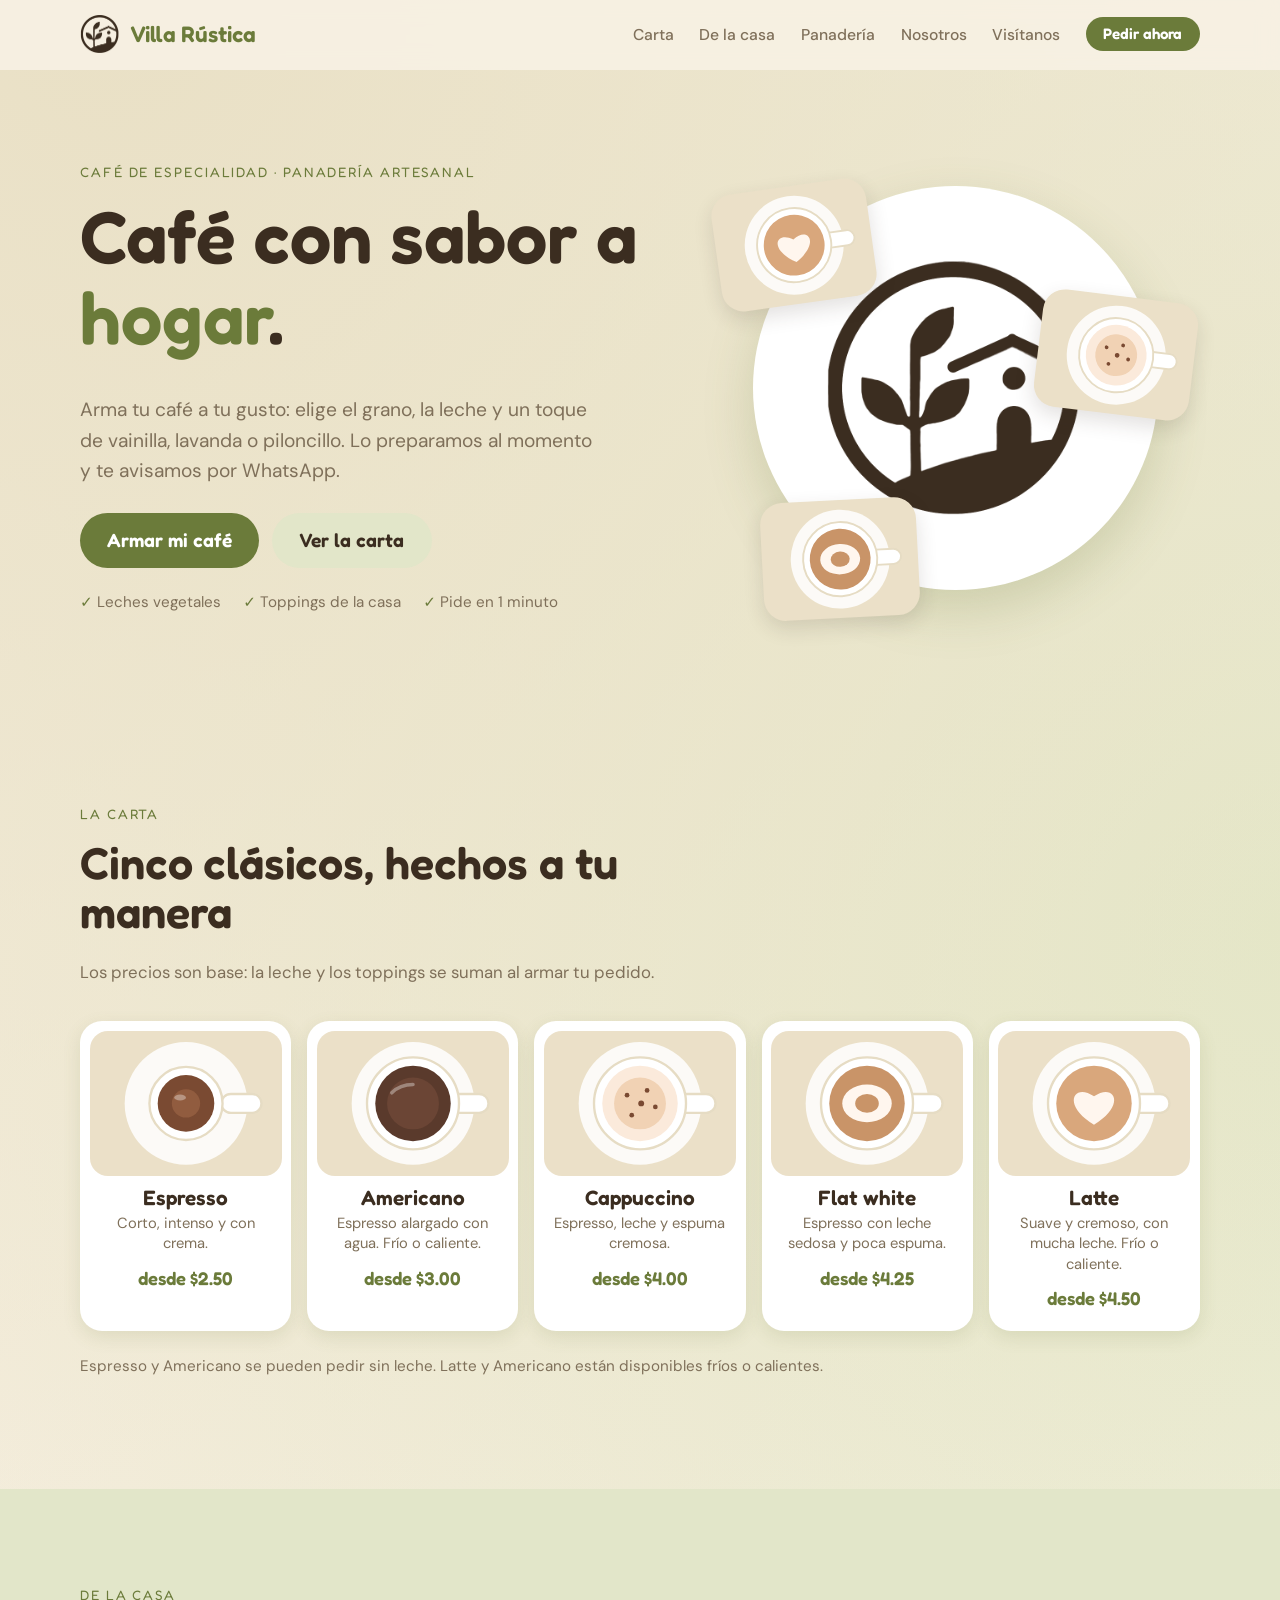
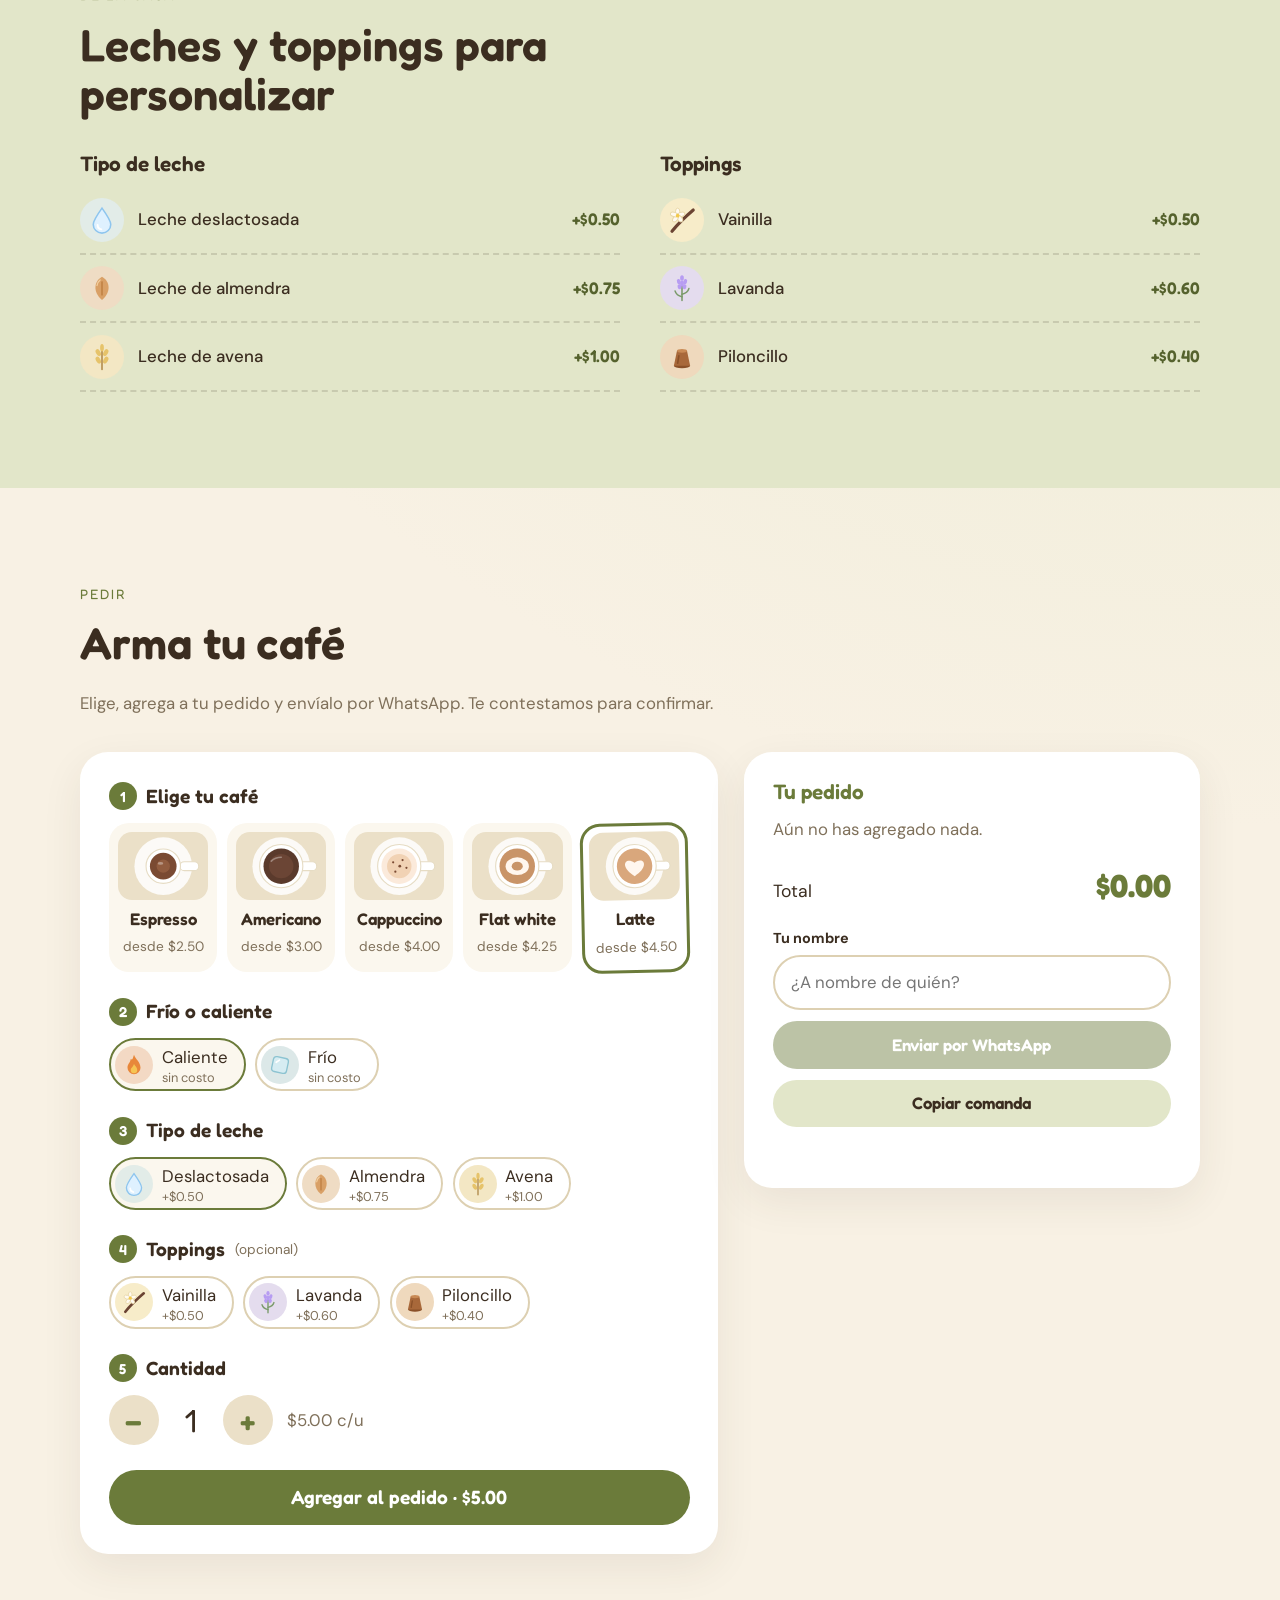
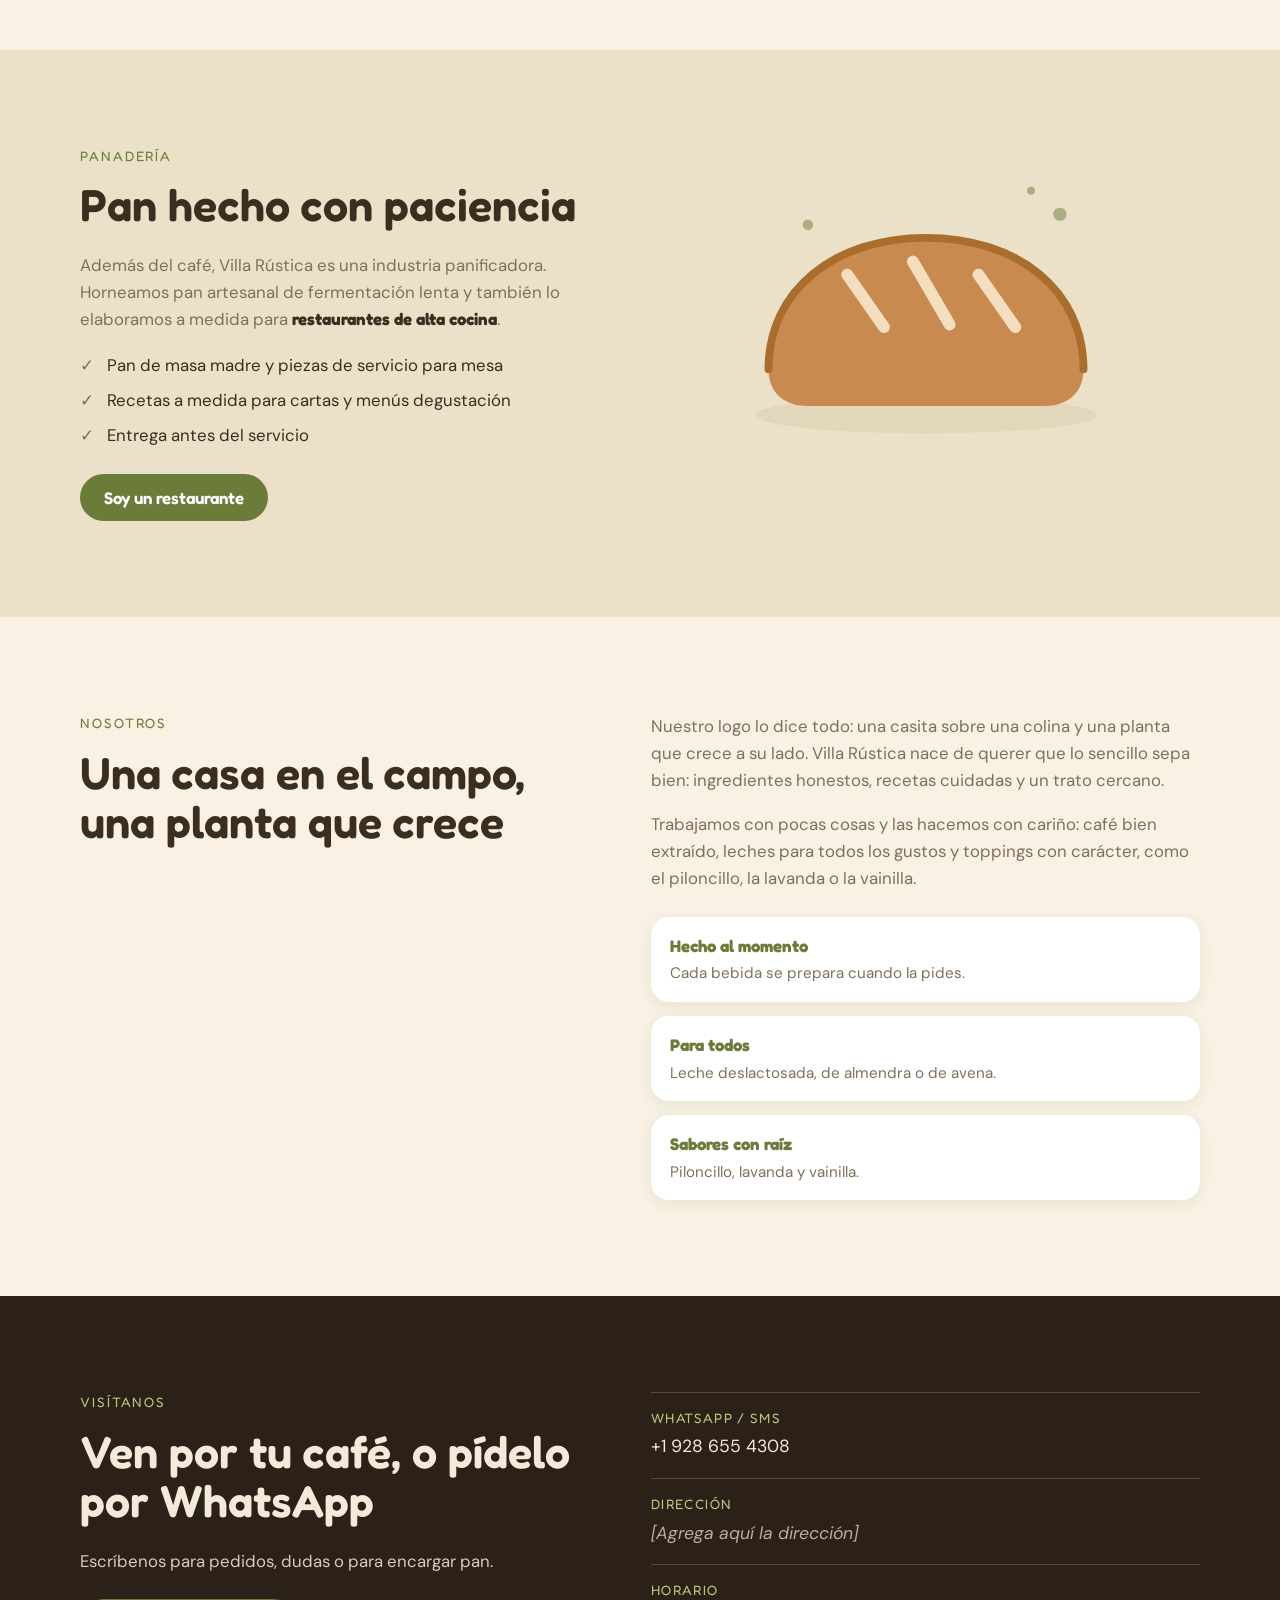
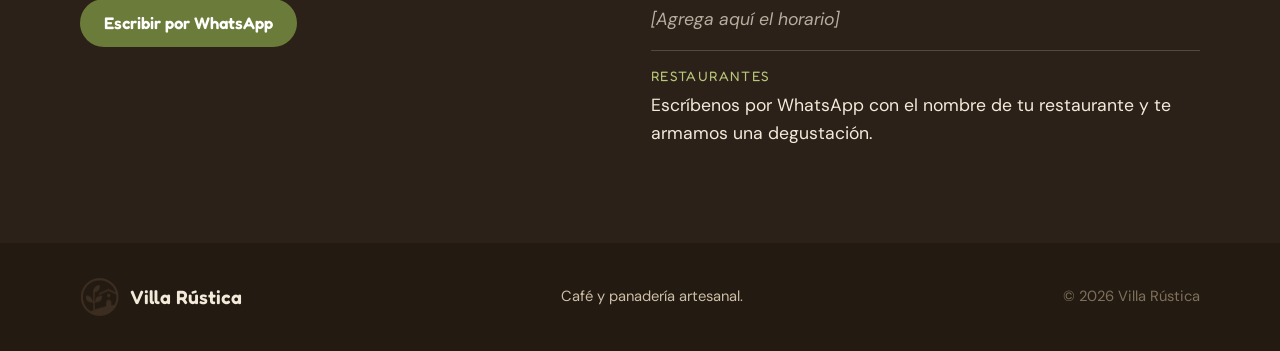
==== cafeteria/index.html @ 2c146750 "Añade nueva web de Villa Rústica (café y panadería) con pedidos por WhatsApp Nueva página en cafeter" ====
<!doctype html>
<html lang="es">
<head>
  <meta charset="utf-8">
  <meta name="viewport" content="width=device-width, initial-scale=1, viewport-fit=cover">
  <title>Villa Rústica · Café y panadería artesanal</title>
  <meta name="description" content="Villa Rústica: café de especialidad con leches vegetales y toppings de la casa (vainilla, lavanda y piloncillo), y panadería artesanal. Arma tu café y pídelo por WhatsApp.">
  <meta name="theme-color" content="#f8f1e4">
  <link rel="preconnect" href="https://fonts.googleapis.com">
  <link rel="preconnect" href="https://fonts.gstatic.com" crossorigin>
  <link href="https://fonts.googleapis.com/css2?family=Fredoka:wght@500;600&family=DM+Sans:wght@400;500;700&display=swap" rel="stylesheet">
  <link rel="icon" type="image/png" href="logo.png">
  <link rel="stylesheet" href="styles.css">
</head>
<body>
  <a class="skip" href="#main">Saltar al contenido</a>

  <header class="site-header" id="top">
    <nav class="nav wrap" aria-label="Principal">
      <a href="#top" class="brand" aria-label="Villa Rústica, inicio">
        <img src="logo.png" alt="" width="40" height="38">
        <span>Villa Rústica</span>
      </a>
      <button class="nav-toggle" aria-expanded="false" aria-controls="menu-nav" aria-label="Abrir menú">
        <span></span><span></span><span></span>
      </button>
      <ul class="nav-menu" id="menu-nav">
        <li><a href="#carta">Carta</a></li>
        <li><a href="#casa">De la casa</a></li>
        <li><a href="#panaderia">Panadería</a></li>
        <li><a href="#historia">Nosotros</a></li>
        <li><a href="#visitanos">Visítanos</a></li>
        <li><a href="#pedir" class="btn btn-sm">Pedir ahora</a></li>
      </ul>
    </nav>
  </header>

  <main id="main">
    <!-- HERO -->
    <section class="hero">
      <div class="wrap hero-grid">
        <div class="hero-copy">
          <p class="eyebrow">Café de especialidad · Panadería artesanal</p>
          <h1>Café con sabor a <em>hogar</em>.</h1>
          <p class="lead">Arma tu café a tu gusto: elige el grano, la leche y un toque de vainilla, lavanda o piloncillo. Lo preparamos al momento y te avisamos por WhatsApp.</p>
          <div class="hero-actions">
            <a href="#pedir" class="btn btn-lg">Armar mi café</a>
            <a href="#carta" class="btn btn-lg btn-alt">Ver la carta</a>
          </div>
          <ul class="hero-points">
            <li>Leches vegetales</li>
            <li>Toppings de la casa</li>
            <li>Pide en 1 minuto</li>
          </ul>
        </div>
        <div class="hero-art" aria-hidden="true">
          <div class="hero-badge">
            <img src="logo.png" alt="" width="320" height="305">
          </div>
          <div class="hero-cup c1" data-cup="latte"></div>
          <div class="hero-cup c2" data-cup="cappuccino"></div>
          <div class="hero-cup c3" data-cup="flat"></div>
        </div>
      </div>
    </section>

    <!-- CARTA -->
    <section class="section" id="carta">
      <div class="wrap">
        <div class="section-head">
          <p class="eyebrow">La carta</p>
          <h2>Cinco clásicos, hechos a tu manera</h2>
          <p>Los precios son base: la leche y los toppings se suman al armar tu pedido.</p>
        </div>
        <div class="menu-grid" id="menu-grid"></div>
        <p class="note">Espresso y Americano se pueden pedir sin leche. Latte y Americano están disponibles fríos o calientes.</p>
      </div>
    </section>

    <!-- DE LA CASA -->
    <section class="section section-sage" id="casa">
      <div class="wrap">
        <div class="section-head">
          <p class="eyebrow">De la casa</p>
          <h2>Leches y toppings para personalizar</h2>
        </div>
        <div class="two-col">
          <div>
            <h3>Tipo de leche</h3>
            <ul class="price-list" id="milk-list"></ul>
          </div>
          <div>
            <h3>Toppings</h3>
            <ul class="price-list" id="topping-list"></ul>
          </div>
        </div>
      </div>
    </section>

    <!-- PEDIR -->
    <section class="section" id="pedir">
      <div class="wrap">
        <div class="section-head">
          <p class="eyebrow">Pedir</p>
          <h2>Arma tu café</h2>
          <p>Elige, agrega a tu pedido y envíalo por WhatsApp. Te contestamos para confirmar.</p>
        </div>

        <div class="order-grid">
          <div class="builder" aria-label="Armar café">
            <fieldset>
              <legend><span class="step">1</span> Elige tu café</legend>
              <div class="opt-grid" id="opt-coffee" role="radiogroup" aria-label="Café"></div>
            </fieldset>

            <fieldset id="fs-temp">
              <legend><span class="step">2</span> Frío o caliente</legend>
              <div class="chips" id="opt-temp" role="radiogroup" aria-label="Temperatura"></div>
            </fieldset>

            <fieldset>
              <legend><span class="step">3</span> Tipo de leche</legend>
              <div class="chips" id="opt-milk" role="radiogroup" aria-label="Leche"></div>
            </fieldset>

            <fieldset>
              <legend><span class="step">4</span> Toppings <small>(opcional)</small></legend>
              <div class="chips" id="opt-top"></div>
            </fieldset>

            <fieldset>
              <legend><span class="step">5</span> Cantidad</legend>
              <div class="qty">
                <button type="button" id="q-minus" aria-label="Restar">−</button>
                <output id="q-val" aria-live="polite">1</output>
                <button type="button" id="q-plus" aria-label="Sumar">+</button>
                <span class="soft" id="q-unit"></span>
              </div>
            </fieldset>

            <button type="button" class="btn btn-lg btn-block" id="add-btn">Agregar al pedido · <span id="add-total">$0.00</span></button>
          </div>

          <aside class="cart" aria-label="Tu pedido">
            <h3>Tu pedido</h3>
            <ul class="cart-list" id="cart-list"></ul>
            <p class="soft cart-empty" id="cart-empty">Aún no has agregado nada.</p>
            <div class="cart-total"><span>Total</span><strong id="cart-total">$0.00</strong></div>
            <div class="field">
              <label for="cli">Tu nombre</label>
              <input id="cli" type="text" maxlength="40" autocomplete="given-name" placeholder="¿A nombre de quién?">
            </div>
            <a class="btn btn-block" id="wa-btn" target="_blank" rel="noopener" aria-disabled="true">Enviar por WhatsApp</a>
            <button type="button" class="btn btn-alt btn-block" id="copy-btn">Copiar comanda</button>
            <button type="button" class="link-btn" id="repeat-btn" hidden>Repetir mi último pedido</button>
            <p class="msg" id="cart-msg" role="status" aria-live="polite"></p>
          </aside>
        </div>
      </div>
    </section>

    <!-- PANADERIA -->
    <section class="section section-sand" id="panaderia">
      <div class="wrap split">
        <div>
          <p class="eyebrow">Panadería</p>
          <h2>Pan hecho con paciencia</h2>
          <p class="prose">Además del café, Villa Rústica es una industria panificadora. Horneamos pan artesanal de fermentación lenta y también lo elaboramos a medida para <strong>restaurantes de alta cocina</strong>.</p>
          <ul class="ticks">
            <li>Pan de masa madre y piezas de servicio para mesa</li>
            <li>Recetas a medida para cartas y menús degustación</li>
            <li>Entrega antes del servicio</li>
          </ul>
          <a href="#contacto-rest" class="btn">Soy un restaurante</a>
        </div>
        <div class="bread-art" aria-hidden="true">
          <svg viewBox="0 0 320 240" role="img" aria-label="">
            <ellipse cx="160" cy="205" rx="130" ry="14" fill="#ddd0b2" opacity=".6"/>
            <path d="M40 170c0-60 50-100 120-100s120 40 120 100c0 18-12 28-30 28H70c-18 0-30-10-30-28z" fill="#c98a4f"/>
            <path d="M40 170c0-60 50-100 120-100s120 40 120 100" fill="none" stroke="#a96e2c" stroke-width="6" stroke-linecap="round"/>
            <path d="M100 98l28 40M150 88l28 48M200 98l28 40" stroke="#f3dfc0" stroke-width="9" stroke-linecap="round"/>
            <circle cx="70" cy="60" r="4" fill="#6b7b3a" opacity=".5"/><circle cx="262" cy="52" r="5" fill="#6b7b3a" opacity=".5"/><circle cx="240" cy="34" r="3" fill="#6b7b3a" opacity=".5"/>
          </svg>
        </div>
      </div>
    </section>

    <!-- HISTORIA -->
    <section class="section" id="historia">
      <div class="wrap split">
        <div>
          <p class="eyebrow">Nosotros</p>
          <h2>Una casa en el campo, una planta que crece</h2>
        </div>
        <div class="prose">
          <p>Nuestro logo lo dice todo: una casita sobre una colina y una planta que crece a su lado. Villa Rústica nace de querer que lo sencillo sepa bien: ingredientes honestos, recetas cuidadas y un trato cercano.</p>
          <p>Trabajamos con pocas cosas y las hacemos con cariño: café bien extraído, leches para todos los gustos y toppings con carácter, como el piloncillo, la lavanda o la vainilla.</p>
          <div class="values">
            <div><strong>Hecho al momento</strong><span>Cada bebida se prepara cuando la pides.</span></div>
            <div><strong>Para todos</strong><span>Leche deslactosada, de almendra o de avena.</span></div>
            <div><strong>Sabores con raíz</strong><span>Piloncillo, lavanda y vainilla.</span></div>
          </div>
        </div>
      </div>
    </section>

    <!-- VISITANOS -->
    <section class="section section-dark" id="visitanos">
      <div class="wrap split">
        <div>
          <p class="eyebrow">Visítanos</p>
          <h2>Ven por tu café, o pídelo por WhatsApp</h2>
          <p class="prose">Escríbenos para pedidos, dudas o para encargar pan.</p>
          <a class="btn" href="https://wa.me/19286554308" target="_blank" rel="noopener">Escribir por WhatsApp</a>
        </div>
        <dl class="info">
          <div><dt>WhatsApp / SMS</dt><dd><a href="tel:+19286554308">+1 928 655 4308</a></dd></div>
          <div><dt>Dirección</dt><dd data-todo>[Agrega aquí la dirección]</dd></div>
          <div><dt>Horario</dt><dd data-todo>[Agrega aquí el horario]</dd></div>
          <div id="contacto-rest"><dt>Restaurantes</dt><dd>Escríbenos por WhatsApp con el nombre de tu restaurante y te armamos una degustación.</dd></div>
        </dl>
      </div>
    </section>
  </main>

  <footer class="site-footer">
    <div class="wrap footer-inner">
      <a href="#top" class="brand"><img src="logo.png" alt="" width="36" height="34"><span>Villa Rústica</span></a>
      <p>Café y panadería artesanal.</p>
      <p class="muted">© <span id="year"></span> Villa Rústica</p>
    </div>
  </footer>

  <script src="script.js"></script>
</body>
</html>
---- cafeteria/styles.css ----
:root {
  --bg: #f8f1e4;
  --ink: #3b2d20;
  --soft: #7f705a;
  --olive: #6b7b3a;
  --olive-dark: #55622d;
  --sand: #ebe0c8;
  --sage: #e2e6c9;
  --line: #ddd0b2;
  --white: #fff;
  --night: #2b2118;
  --radius: 22px;
  --display: "Fredoka", "DM Sans", system-ui, sans-serif;
  --sans: "DM Sans", system-ui, -apple-system, sans-serif;
}

*, *::before, *::after { box-sizing: border-box; }
html { scroll-behavior: smooth; scroll-padding-top: 80px; }
body {
  margin: 0;
  font-family: var(--sans);
  font-size: 1.05rem;
  line-height: 1.6;
  color: var(--ink);
  background:
    radial-gradient(circle at 8% 0, #e9e0c5 0, transparent 38%),
    radial-gradient(circle at 100% 18%, #e3e8c8 0, transparent 34%),
    var(--bg);
  background-color: var(--bg);
  -webkit-font-smoothing: antialiased;
}
img { max-width: 100%; height: auto; display: block; }
a { color: inherit; }
h1, h2, h3, .btn, .brand, output, strong { font-family: var(--display); }
h1, h2, h3 { font-weight: 600; line-height: 1.1; margin: 0 0 .5em; }
h1 { font-size: clamp(2.6rem, 7vw, 4.6rem); }
h2 { font-size: clamp(1.9rem, 4vw, 2.8rem); }
h3 { font-size: 1.3rem; }
h1 em { font-style: normal; color: var(--olive); }
p { margin: 0 0 1em; }

.wrap { width: min(1120px, 100% - 32px); margin-inline: auto; }
.skip { position: absolute; left: -999px; top: 8px; background: var(--ink); color: #fff; padding: .5rem 1rem; border-radius: 8px; z-index: 100; }
.skip:focus { left: 8px; }
.soft, .muted { color: var(--soft); }
.eyebrow { font-family: var(--display); font-size: .85rem; letter-spacing: .14em; text-transform: uppercase; color: var(--olive); margin-bottom: .8rem; }

/* Buttons */
.btn {
  display: inline-block; text-align: center; text-decoration: none; cursor: pointer;
  font-weight: 600; font-size: 1.05rem; line-height: 1.2;
  background: var(--olive); color: #fff; border: 0; border-radius: 999px;
  padding: .85rem 1.5rem; transition: background .2s, transform .15s;
}
.btn:hover { background: var(--olive-dark); }
.btn:active { transform: scale(.97); }
.btn-alt { background: var(--sage); color: var(--ink); }
.btn-alt:hover { background: #d4dab3; }
.btn-lg { font-size: 1.2rem; padding: 1rem 1.7rem; }
.btn-sm { padding: .5rem 1.1rem; font-size: .95rem; }
.btn-block { display: block; width: 100%; margin-top: .7rem; }
.btn[aria-disabled="true"] { opacity: .45; pointer-events: none; }
.link-btn { background: none; border: 0; color: var(--olive); font: inherit; font-weight: 700; text-decoration: underline; cursor: pointer; padding: .6rem 0 0; }
:focus-visible { outline: 3px solid var(--olive); outline-offset: 3px; }

/* Header */
.site-header { position: sticky; top: 0; z-index: 50; background: rgba(248,241,228,.9); backdrop-filter: blur(10px); border-bottom: 2px solid transparent; transition: border-color .2s; padding-top: env(safe-area-inset-top, 0); }
.site-header.scrolled { border-bottom-color: var(--line); }
.nav { display: flex; align-items: center; justify-content: space-between; height: 68px; }
.brand { display: inline-flex; align-items: center; gap: .6rem; text-decoration: none; font-size: 1.4rem; font-weight: 600; color: var(--olive); }
.brand img { width: 40px; height: auto; }
.nav-menu { display: flex; align-items: center; gap: 1.6rem; list-style: none; margin: 0; padding: 0; }
.nav-menu a:not(.btn) { text-decoration: none; font-weight: 500; font-size: .98rem; color: var(--soft); }
.nav-menu a:not(.btn):hover { color: var(--ink); }
.nav-toggle { display: none; background: none; border: 0; padding: 10px; cursor: pointer; }
.nav-toggle span { display: block; width: 24px; height: 2.5px; border-radius: 2px; background: var(--ink); margin: 5px 0; transition: transform .2s, opacity .2s; }

/* Hero */
.hero { padding: clamp(2.5rem, 7vw, 5.5rem) 0 clamp(3rem, 7vw, 6rem); }
.hero-grid { display: grid; grid-template-columns: 1.1fr .9fr; gap: 2rem; align-items: center; }
.lead { font-size: 1.2rem; color: var(--soft); max-width: 520px; }
.hero-actions { display: flex; flex-wrap: wrap; gap: .8rem; margin: 1.6rem 0 1.4rem; }
.hero-points { list-style: none; padding: 0; margin: 0; display: flex; flex-wrap: wrap; gap: .4rem 1.4rem; color: var(--soft); font-size: .95rem; }
.hero-points li::before { content: "✓ "; color: var(--olive); font-weight: 700; }
.hero-art { position: relative; aspect-ratio: 1; max-width: 460px; margin-inline: auto; width: 100%; }
.hero-badge { position: absolute; inset: 6%; background: var(--white); border-radius: 50%; display: grid; place-items: center; box-shadow: 0 20px 50px rgba(107,123,58,.22); }
.hero-badge img { width: 66%; }
.hero-cup { position: absolute; width: 34%; background: var(--sand); border-radius: 22px; padding: 4px; box-shadow: 0 8px 20px rgba(59,45,32,.14); }
.hero-cup svg { display: block; width: 100%; height: auto; }
.hero-cup.c1 { left: -2%; top: 6%; transform: rotate(-8deg); }
.hero-cup.c2 { right: -2%; top: 30%; transform: rotate(7deg); }
.hero-cup.c3 { left: 8%; bottom: 0; transform: rotate(-3deg); }

/* Sections */
.section { padding: clamp(3.5rem, 8vw, 6rem) 0; }
.section-sage { background: var(--sage); }
.section-sand { background: var(--sand); }
.section-dark { background: var(--night); color: #f3ead9; }
.section-dark .eyebrow { color: #b9c77c; }
.section-dark .btn { margin-top: .5rem; }
.section-head { max-width: 640px; margin-bottom: 2.2rem; }
.section-head p:last-child { color: var(--soft); }
.split { display: grid; grid-template-columns: 1fr 1.1fr; gap: clamp(2rem, 6vw, 4.5rem); align-items: start; }
.prose { color: var(--soft); }
.section-dark .prose { color: #d8ccb6; }
.prose strong { color: var(--ink); }
.note { color: var(--soft); font-size: .95rem; margin-top: 1.4rem; }

/* Menu */
.menu-grid { display: grid; grid-template-columns: repeat(5, 1fr); gap: 1rem; }
.menu-card { background: var(--white); border-radius: var(--radius); padding: .6rem .6rem 1.1rem; text-align: center; box-shadow: 0 6px 18px rgba(107,123,58,.14); transition: transform .2s; }
.menu-card:hover { transform: translateY(-4px) rotate(-.6deg); }
.menu-card .im { background: var(--sand); border-radius: 18px; padding: 4px; }
.menu-card svg, .opt .im svg { display: block; width: 100%; height: auto; }
.menu-card h3 { margin: .7rem 0 .2rem; }
.menu-card p { margin: 0 .5rem; color: var(--soft); font-size: .92rem; line-height: 1.4; }
.menu-card .price { display: block; margin-top: .6rem; color: var(--olive); font-family: var(--display); font-size: 1.15rem; font-weight: 600; }

.two-col { display: grid; grid-template-columns: 1fr 1fr; gap: 2.5rem; }
.price-list { list-style: none; padding: 0; margin: 0; }
.price-list li { display: flex; align-items: center; gap: .9rem; padding: .7rem 0; border-bottom: 2px dashed rgba(59,45,32,.15); }
.price-list .ic { width: 44px; height: 44px; border-radius: 50%; display: grid; place-items: center; padding: 7px; flex: none; }
.price-list .ic svg { width: 100%; height: 100%; }
.price-list .nm { flex: 1; font-weight: 500; }
.price-list .pr { font-family: var(--display); font-weight: 600; color: var(--olive-dark); }

/* Builder */
.order-grid { display: grid; grid-template-columns: 1.4fr 1fr; gap: 1.6rem; align-items: start; }
.builder, .cart { background: var(--white); border-radius: 28px; padding: clamp(1.1rem, 3vw, 1.8rem); box-shadow: 0 14px 40px rgba(59,45,32,.08); }
.cart { position: sticky; top: 86px; }
fieldset { border: 0; padding: 0; margin: 0 0 1.5rem; min-width: 0; }
legend { font-family: var(--display); font-weight: 600; font-size: 1.2rem; margin-bottom: .7rem; padding: 0; display: flex; align-items: center; gap: .6rem; }
legend small { font-family: var(--sans); font-weight: 400; color: var(--soft); font-size: .85rem; }
.step { display: inline-grid; place-items: center; width: 28px; height: 28px; border-radius: 50%; background: var(--olive); color: #fff; font-size: .9rem; }
.opt-grid { display: grid; grid-template-columns: repeat(auto-fill, minmax(104px, 1fr)); gap: .6rem; }
.opt { border: 3px solid transparent; background: #fbf7ee; border-radius: 20px; padding: 6px 6px 10px; text-align: center; cursor: pointer; font: inherit; color: inherit; transition: transform .15s, border-color .15s; }
.opt .im { background: var(--sand); border-radius: 14px; padding: 2px; }
.opt b { display: block; margin-top: .35rem; font-family: var(--display); font-weight: 600; }
.opt span { color: var(--soft); font-size: .85rem; }
.opt[aria-checked="true"] { border-color: var(--olive); background: #fff; transform: rotate(-1.2deg); }
.chips { display: flex; flex-wrap: wrap; gap: .6rem; }
.chip { display: flex; align-items: center; gap: .55rem; border: 2.5px solid var(--line); background: #fff; border-radius: 999px; padding: 4px 16px 4px 4px; font: inherit; color: inherit; cursor: pointer; text-align: left; transition: border-color .15s, background .15s; }
.chip .ic { width: 38px; height: 38px; border-radius: 50%; display: grid; place-items: center; padding: 6px; flex: none; }
.chip .ic svg { width: 100%; height: 100%; }
.chip small { display: block; color: var(--soft); font-size: .8rem; line-height: 1.1; }
.chip[aria-checked="true"], .chip[aria-pressed="true"] { border-color: var(--olive); background: #fbf7ee; }
.qty { display: flex; align-items: center; gap: .9rem; }
.qty button { width: 50px; height: 50px; border-radius: 50%; border: 0; background: var(--sand); color: var(--olive); font: 600 1.9rem var(--display); cursor: pointer; padding: 0; line-height: 1; }
.qty output { font-size: 2rem; min-width: 2.2rem; text-align: center; }

.cart h3 { color: var(--olive); }
.cart-list { list-style: none; padding: 0; margin: 0 0 .8rem; }
.cart-item { display: grid; grid-template-columns: 1fr auto; gap: .2rem .6rem; padding: .7rem 0; border-bottom: 2px dashed var(--line); }
.cart-item b { font-family: var(--display); font-weight: 600; }
.cart-item small { grid-column: 1; color: var(--soft); font-size: .85rem; line-height: 1.3; }
.cart-item .pr { grid-row: 1; grid-column: 2; font-family: var(--display); font-weight: 600; }
.cart-item .rm { grid-column: 2; grid-row: 2; justify-self: end; border: 0; background: none; color: var(--soft); font-size: .85rem; text-decoration: underline; cursor: pointer; padding: 0; }
.cart-total { display: flex; justify-content: space-between; align-items: baseline; margin: 1rem 0; font-size: 1.1rem; }
.cart-total strong { font-size: 2rem; color: var(--olive); }
.field { margin-bottom: .5rem; }
.field label { display: block; font-weight: 700; font-size: .9rem; margin-bottom: .3rem; }
.field input { width: 100%; font: inherit; padding: .75rem 1rem; border: 2.5px solid var(--line); border-radius: 999px; background: #fff; color: var(--ink); }
.field input:focus { outline: none; border-color: var(--olive); }
.msg { min-height: 1.5em; margin: .6rem 0 0; text-align: center; font-weight: 700; color: #55702a; font-size: .95rem; }

/* Bread */
.ticks { list-style: none; padding: 0; margin: 1.2rem 0 1.6rem; }
.ticks li { padding-left: 1.7rem; position: relative; margin-bottom: .5rem; }
.ticks li::before { content: "✓"; position: absolute; left: 0; color: var(--olive); font-weight: 700; }
.bread-art svg { width: 100%; max-width: 420px; margin-inline: auto; display: block; }

.values { display: grid; gap: .9rem; margin-top: 1.6rem; }
.values div { background: var(--white); border-radius: 18px; padding: 1rem 1.2rem; display: grid; gap: .1rem; box-shadow: 0 4px 14px rgba(107,123,58,.1); }
.values strong { color: var(--olive); }
.values span { color: var(--soft); font-size: .95rem; }

.info { margin: 0; display: grid; gap: 1.1rem; }
.info > div { border-top: 1px solid rgba(243,234,217,.2); padding-top: .9rem; }
.info dt { font-family: var(--display); font-size: .85rem; letter-spacing: .1em; text-transform: uppercase; color: #b9c77c; }
.info dd { margin: .2rem 0 0; font-size: 1.1rem; }
.info a { text-decoration: none; }
.info a:hover { text-decoration: underline; }
[data-todo] { opacity: .7; font-style: italic; }

.site-footer { background: #231a12; color: #cdbfa6; padding: 2.2rem 0 calc(2.2rem + env(safe-area-inset-bottom, 0)); }
.site-footer .brand { color: #f3ead9; font-size: 1.2rem; }
.footer-inner { display: flex; flex-wrap: wrap; gap: .8rem 2rem; align-items: center; justify-content: space-between; }
.footer-inner p { margin: 0; font-size: .92rem; }

.reveal { opacity: 0; transform: translateY(16px); transition: opacity .6s ease, transform .6s ease; }
.reveal.visible { opacity: 1; transform: none; }
@media (prefers-reduced-motion: reduce) {
  html { scroll-behavior: auto; }
  .reveal { opacity: 1; transform: none; transition: none; }
  * { transition: none !important; }
}

@media (max-width: 1000px) {
  .menu-grid { grid-template-columns: repeat(3, 1fr); }
}
@media (max-width: 900px) {
  .hero-grid, .split, .order-grid { grid-template-columns: 1fr; }
  .hero-art { max-width: 340px; order: -1; }
  .cart { position: static; }
}
@media (max-width: 720px) {
  .nav-toggle { display: block; }
  .nav-menu { position: absolute; top: 100%; left: 0; right: 0; flex-direction: column; align-items: stretch; gap: 0; background: var(--bg); border-bottom: 2px solid var(--line); padding: .4rem 16px 1.1rem; display: none; }
  .nav-menu.open { display: flex; }
  .nav-menu a:not(.btn) { display: block; padding: .75rem 0; font-size: 1.1rem; }
  .nav-menu .btn { margin-top: .5rem; display: block; }
  .nav-toggle[aria-expanded="true"] span:nth-child(1) { transform: translateY(7.5px) rotate(45deg); }
  .nav-toggle[aria-expanded="true"] span:nth-child(2) { opacity: 0; }
  .nav-toggle[aria-expanded="true"] span:nth-child(3) { transform: translateY(-7.5px) rotate(-45deg); }
  .two-col { grid-template-columns: 1fr; gap: 1.6rem; }
  .menu-grid { grid-template-columns: 1fr 1fr; gap: .8rem; }
  .menu-card h3 { font-size: 1.1rem; }
}
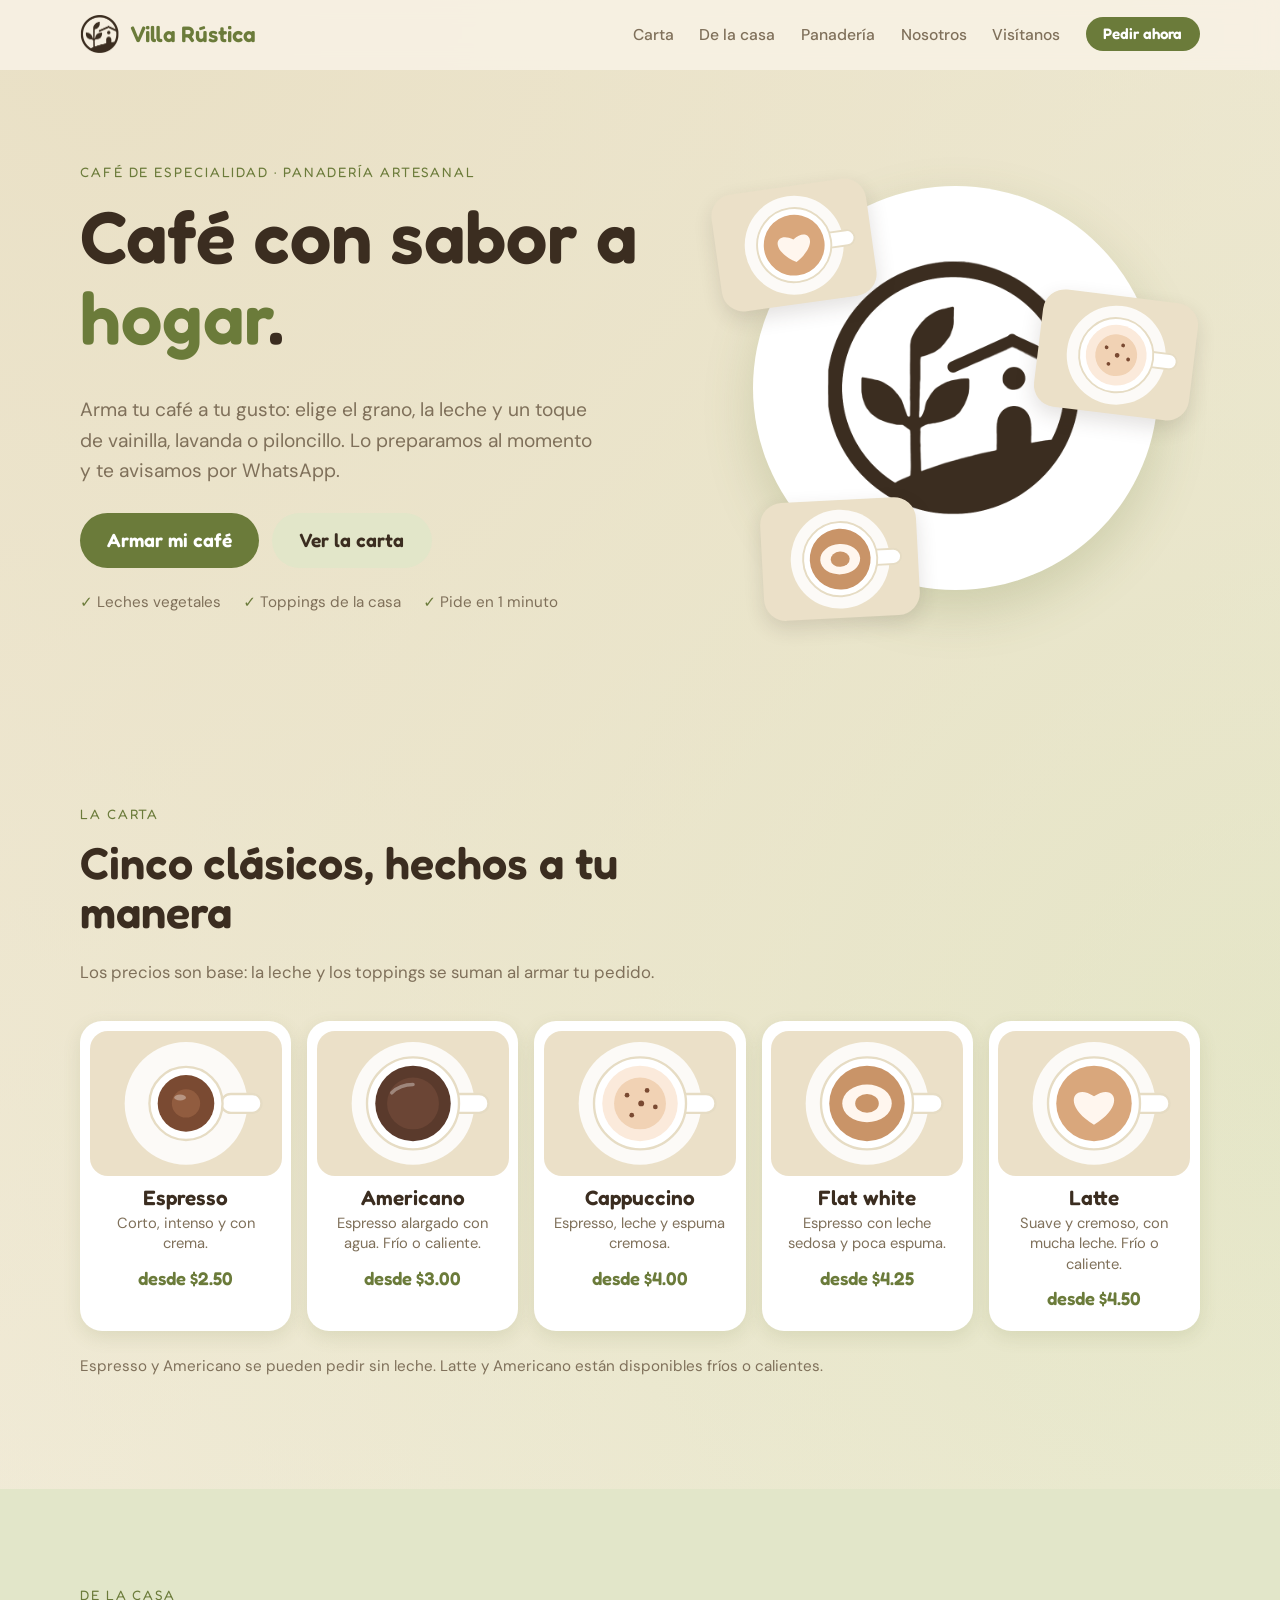
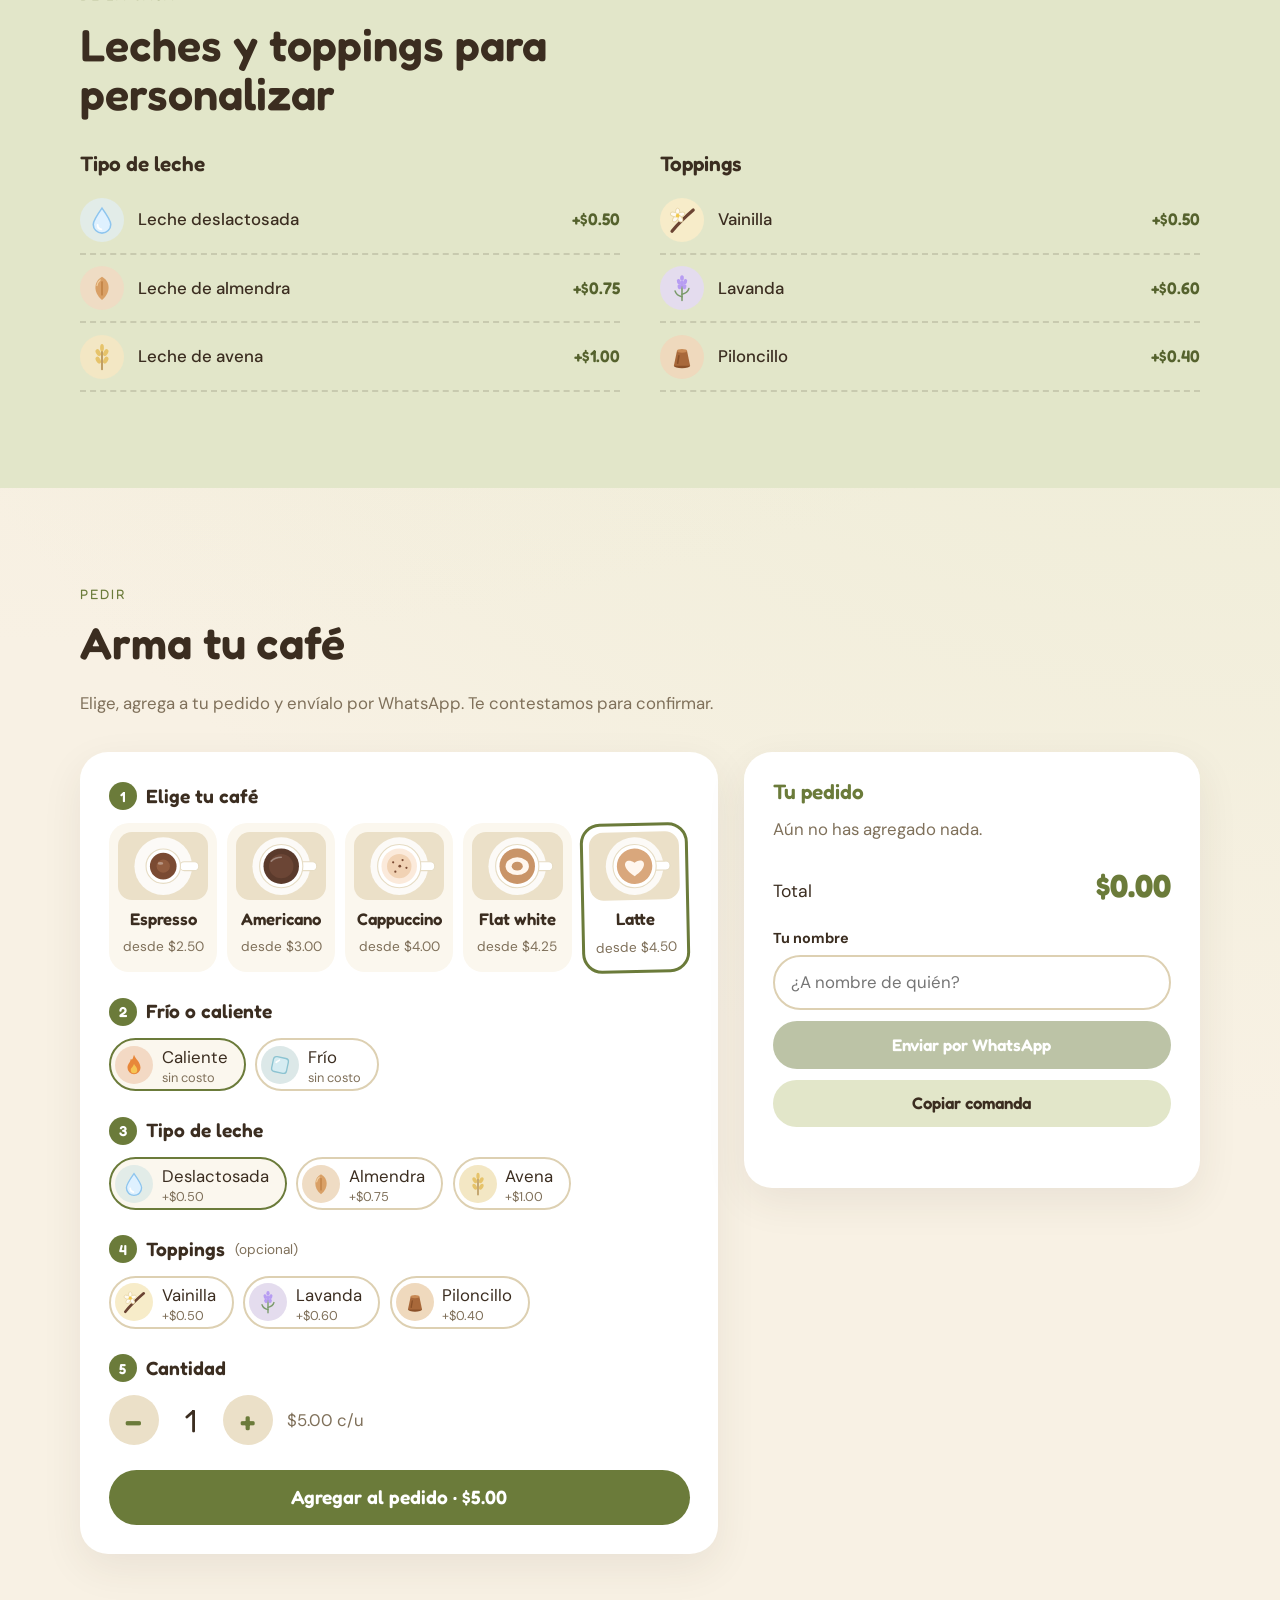
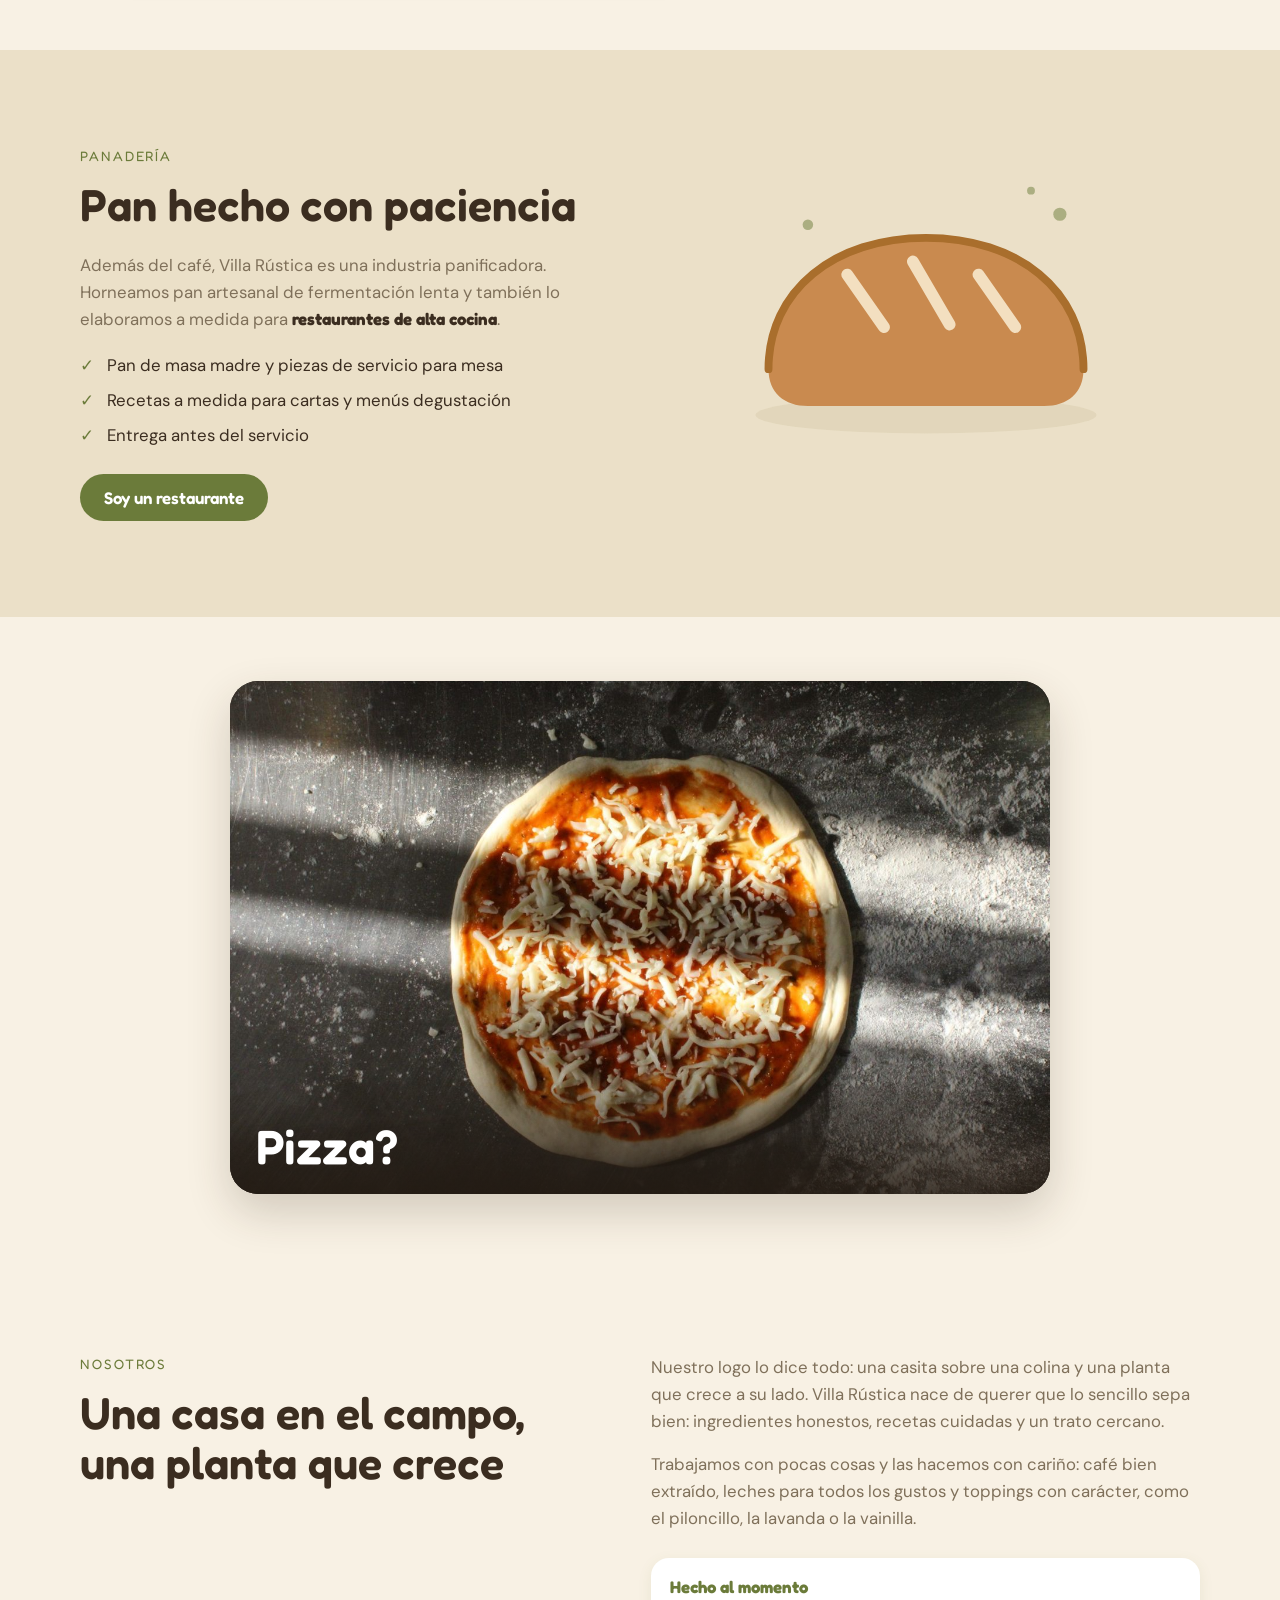
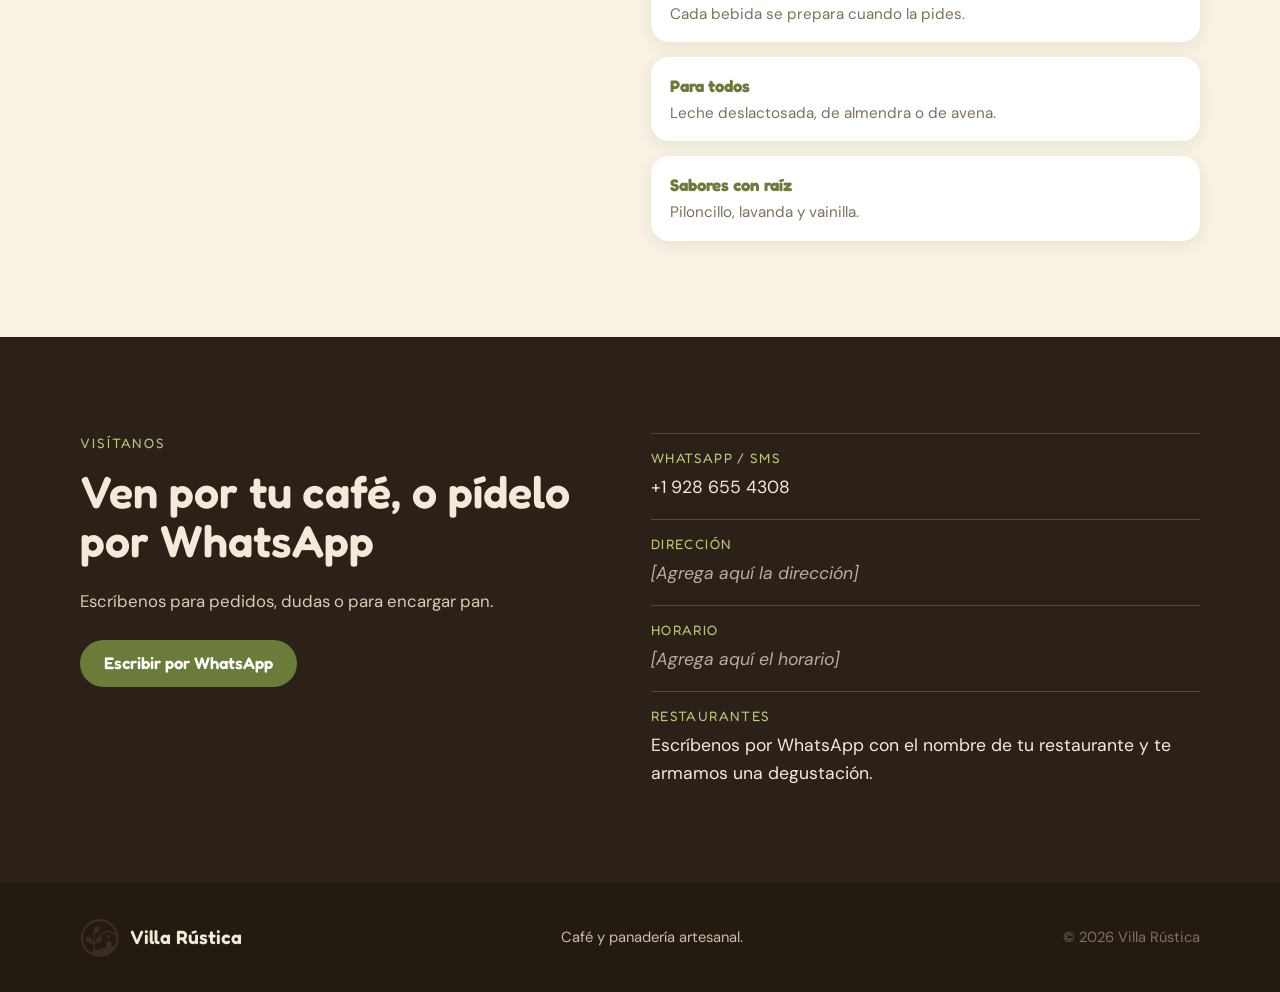
==== commit 14bf6514: "Añade sección 'Pizza?' con foto a la web de cafetería Co-Authored-By: Claude Sonnet 5.5 <noreply@ant" ====
--- a/cafeteria/index.html
+++ b/cafeteria/index.html
@@ -185,6 +185,16 @@
       </div>
     </section>
 
+    <!-- PIZZA -->
+    <section class="section section-pizza" id="pizza">
+      <div class="wrap">
+        <figure class="pizza-card">
+          <img src="img/pizza.jpg" alt="Masa de pizza extendida con salsa de tomate y queso rallado sobre una mesa de acero con harina" width="1400" height="933" loading="lazy">
+          <figcaption><h2>Pizza?</h2></figcaption>
+        </figure>
+      </div>
+    </section>
+
     <!-- HISTORIA -->
     <section class="section" id="historia">
       <div class="wrap split">
--- a/cafeteria/styles.css
+++ b/cafeteria/styles.css
@@ -182,6 +182,13 @@
 .info a:hover { text-decoration: underline; }
 [data-todo] { opacity: .7; font-style: italic; }
 
+/* Pizza */
+.section-pizza { padding: clamp(2.5rem, 6vw, 4rem) 0; }
+.pizza-card { position: relative; margin: 0; max-width: 820px; margin-inline: auto; border-radius: 28px; overflow: hidden; background: var(--night); box-shadow: 0 18px 44px rgba(59,45,32,.2); }
+.pizza-card img { width: 100%; aspect-ratio: 16 / 10; object-fit: cover; }
+.pizza-card figcaption { position: absolute; left: 0; right: 0; bottom: 0; padding: 3rem 1.6rem 1.3rem; background: linear-gradient(to top, rgba(35,26,18,.85), transparent); }
+.pizza-card h2 { margin: 0; color: #fff; font-size: clamp(2rem, 5vw, 3rem); }
+
 .site-footer { background: #231a12; color: #cdbfa6; padding: 2.2rem 0 calc(2.2rem + env(safe-area-inset-bottom, 0)); }
 .site-footer .brand { color: #f3ead9; font-size: 1.2rem; }
 .footer-inner { display: flex; flex-wrap: wrap; gap: .8rem 2rem; align-items: center; justify-content: space-between; }
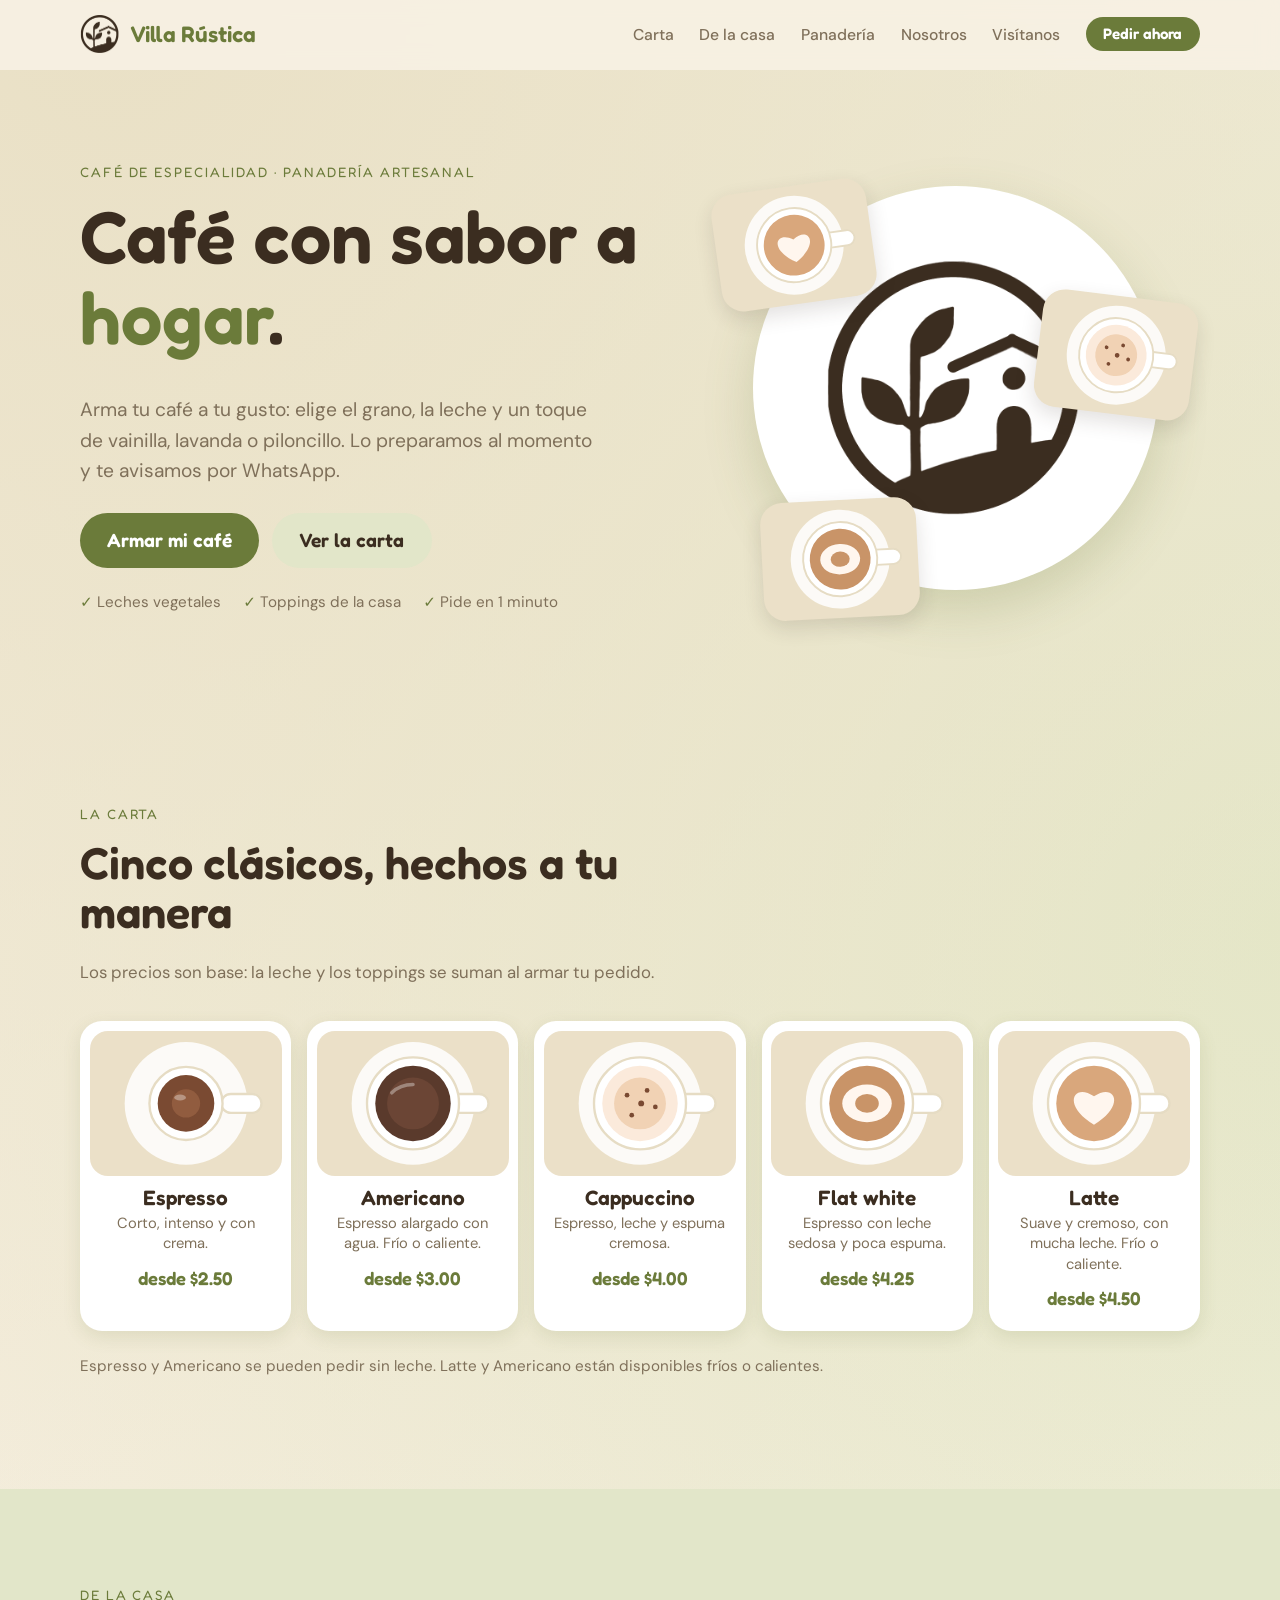
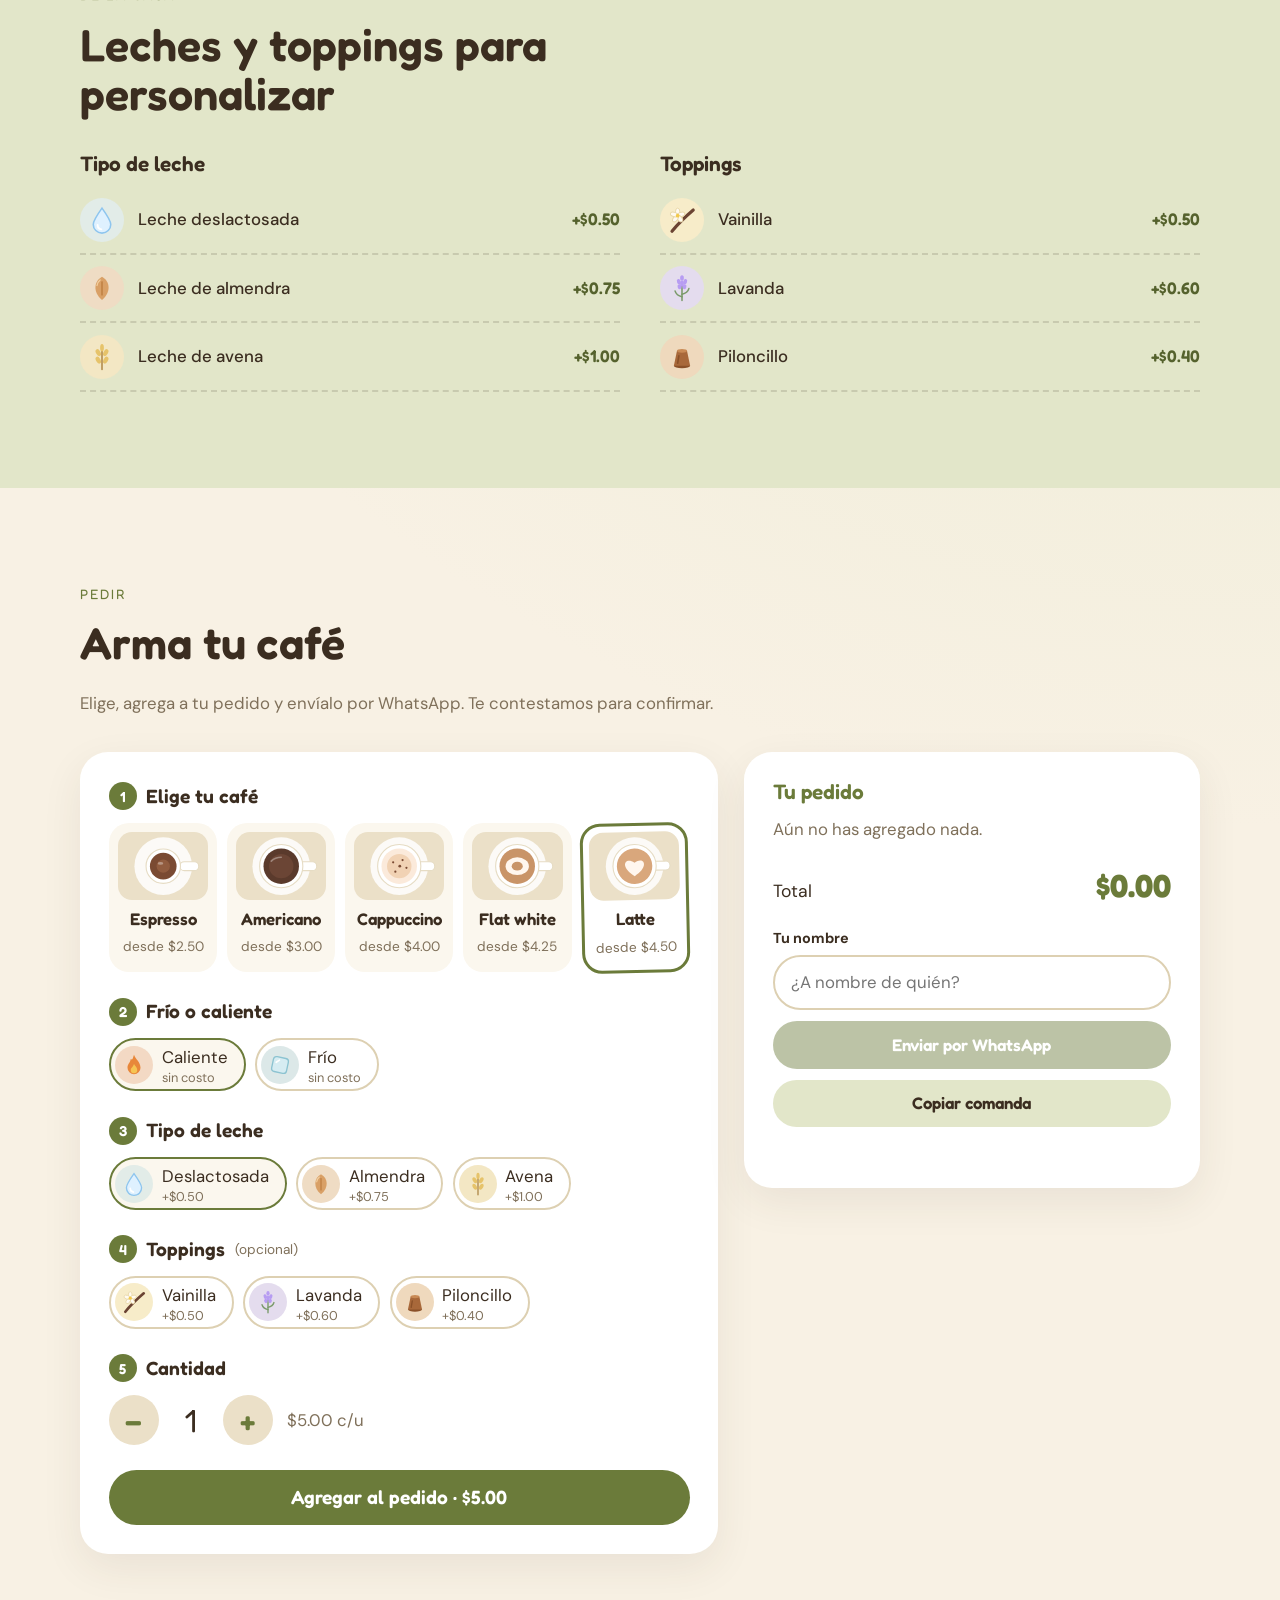
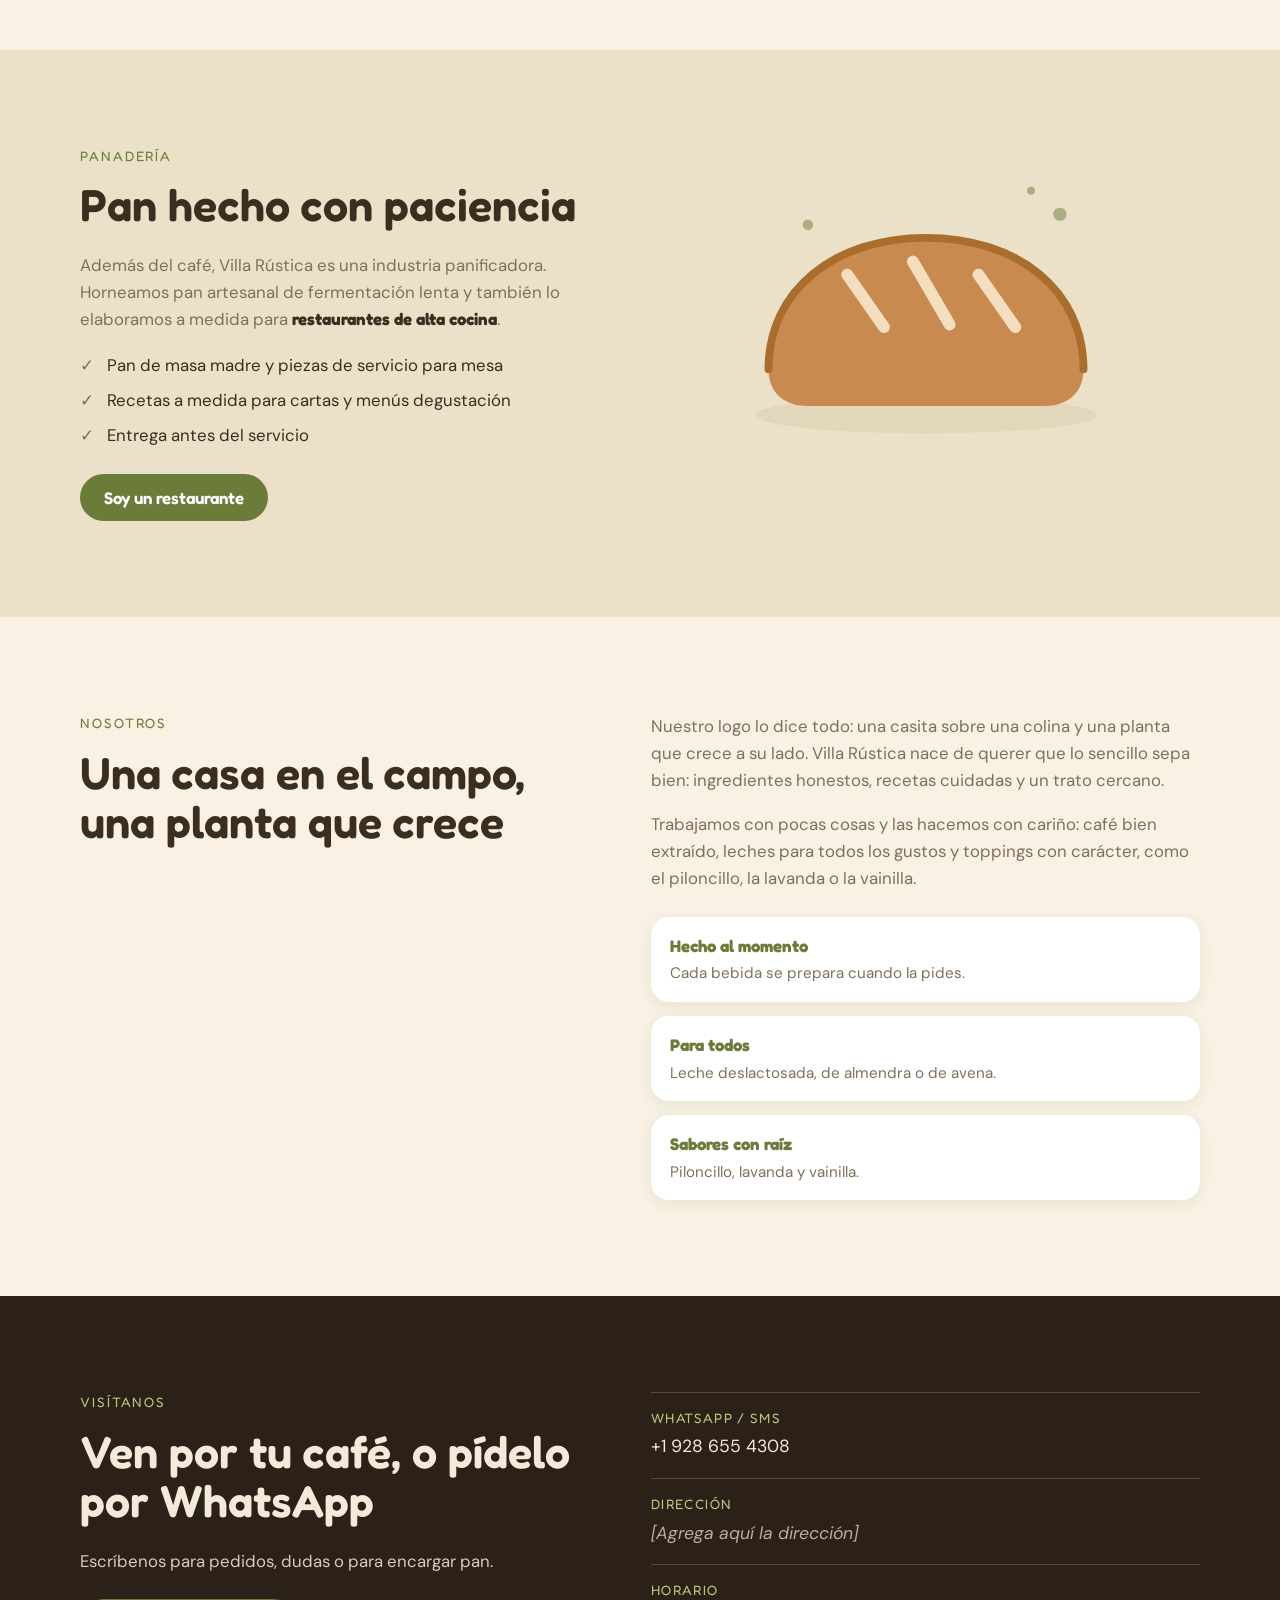
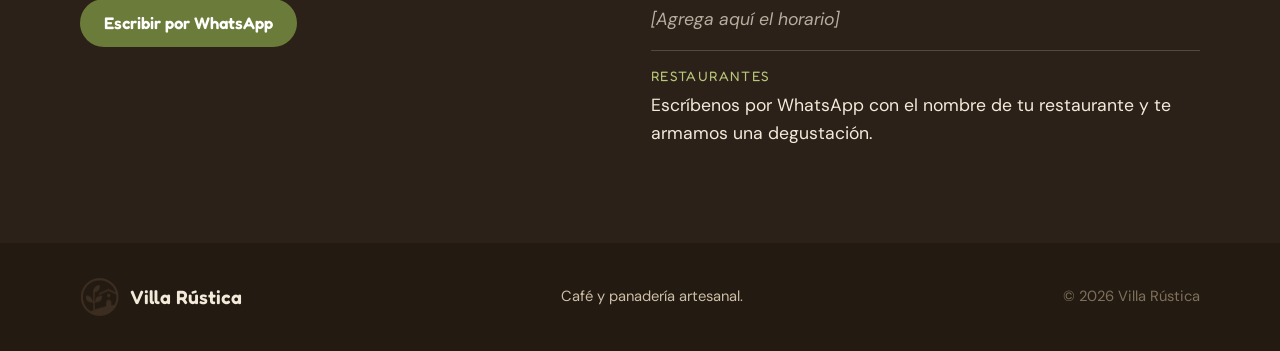
==== commit 2667179a: "Revierte la sección 'Pizza?' de la web de cafetería Co-Authored-By: Claude Sonnet 5.5 <noreply@anthr" ====
--- a/cafeteria/index.html
+++ b/cafeteria/index.html
@@ -185,16 +185,6 @@
       </div>
     </section>
 
-    <!-- PIZZA -->
-    <section class="section section-pizza" id="pizza">
-      <div class="wrap">
-        <figure class="pizza-card">
-          <img src="img/pizza.jpg" alt="Masa de pizza extendida con salsa de tomate y queso rallado sobre una mesa de acero con harina" width="1400" height="933" loading="lazy">
-          <figcaption><h2>Pizza?</h2></figcaption>
-        </figure>
-      </div>
-    </section>
-
     <!-- HISTORIA -->
     <section class="section" id="historia">
       <div class="wrap split">
--- a/cafeteria/styles.css
+++ b/cafeteria/styles.css
@@ -182,13 +182,6 @@
 .info a:hover { text-decoration: underline; }
 [data-todo] { opacity: .7; font-style: italic; }
 
-/* Pizza */
-.section-pizza { padding: clamp(2.5rem, 6vw, 4rem) 0; }
-.pizza-card { position: relative; margin: 0; max-width: 820px; margin-inline: auto; border-radius: 28px; overflow: hidden; background: var(--night); box-shadow: 0 18px 44px rgba(59,45,32,.2); }
-.pizza-card img { width: 100%; aspect-ratio: 16 / 10; object-fit: cover; }
-.pizza-card figcaption { position: absolute; left: 0; right: 0; bottom: 0; padding: 3rem 1.6rem 1.3rem; background: linear-gradient(to top, rgba(35,26,18,.85), transparent); }
-.pizza-card h2 { margin: 0; color: #fff; font-size: clamp(2rem, 5vw, 3rem); }
-
 .site-footer { background: #231a12; color: #cdbfa6; padding: 2.2rem 0 calc(2.2rem + env(safe-area-inset-bottom, 0)); }
 .site-footer .brand { color: #f3ead9; font-size: 1.2rem; }
 .footer-inner { display: flex; flex-wrap: wrap; gap: .8rem 2rem; align-items: center; justify-content: space-between; }
